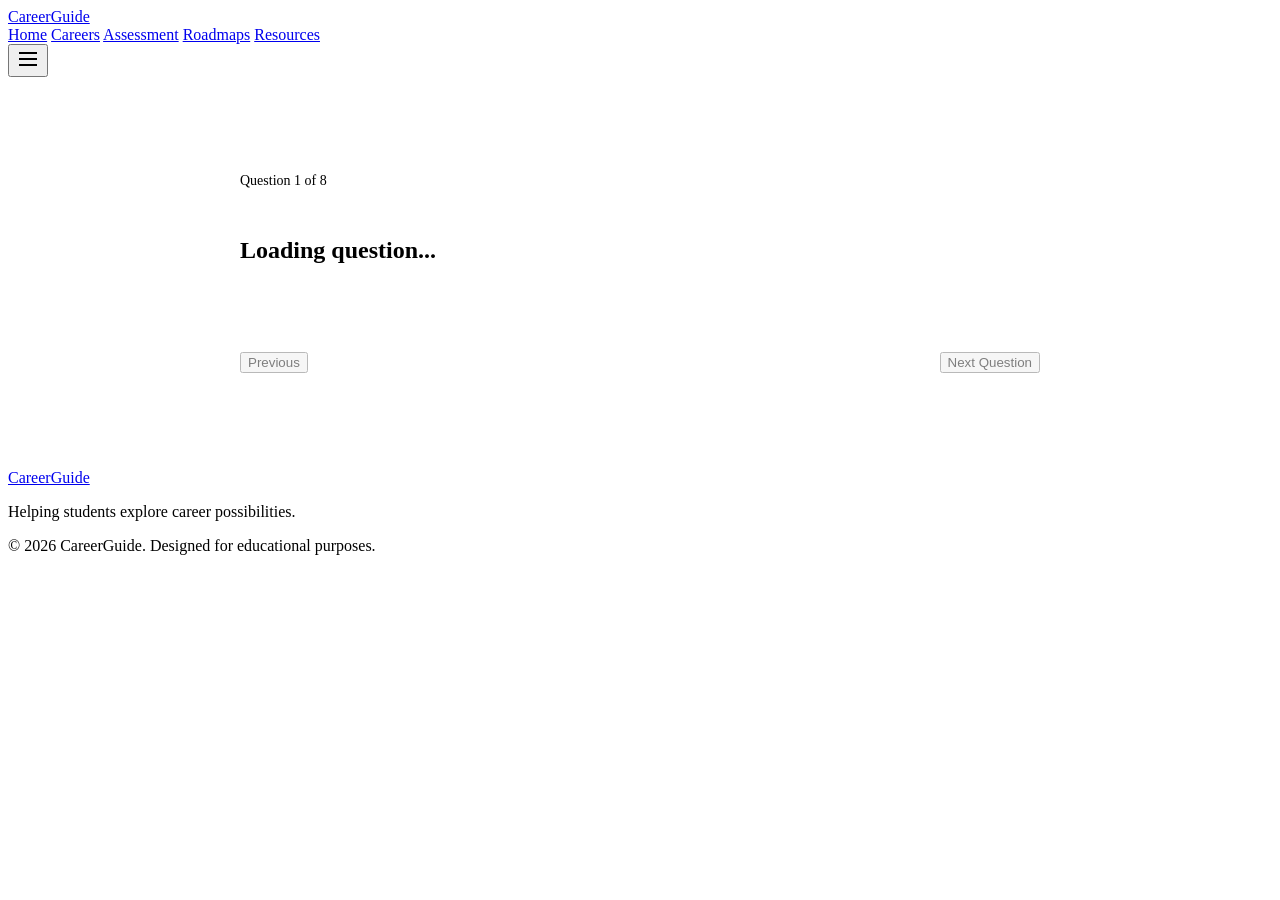
==== assessment.html @ 96481955 "Add files via upload" ====
<!DOCTYPE html>
<html lang="en">
<head>
    <meta charset="UTF-8">
    <meta name="viewport" content="width=device-width, initial-scale=1.0">
    <title>Career Assessment | CareerGuide</title>
    <link href="https://fonts.googleapis.com/css2?family=Inter:wght@400;500;600;700&display=swap" rel="stylesheet">
    <link rel="stylesheet" href="css/style.css">
    <style>
        .assessment-container { max-width: 800px; margin: 4rem auto; padding: 2rem; background: var(--bg-white); border-radius: var(--radius); border: 1px solid var(--border); box-shadow: var(--shadow-sm); }
        .progress-container { margin-bottom: 2rem; }
        .progress-text { font-size: 0.875rem; color: var(--text-muted); margin-bottom: 0.5rem; font-weight: 500; }
        .progress-bar-bg { width: 100%; height: 8px; background: var(--bg-light); border-radius: 99px; overflow: hidden; }
        .progress-bar-fill { height: 100%; background: var(--accent); transition: width 0.3s ease; }
        
        .question-title { font-size: 1.5rem; margin-bottom: 1.5rem; color: var(--primary); }
        .options-grid { display: grid; gap: 1rem; margin-bottom: 2rem; }
        .option-label { 
            display: flex; align-items: center; padding: 1rem; border: 1px solid var(--border); 
            border-radius: var(--radius); cursor: pointer; transition: var(--transition); background: var(--bg-light); 
        }
        .option-label:hover { border-color: var(--accent); background: white; }
        .option-input { margin-right: 1rem; accent-color: var(--accent); width: 1.25rem; height: 1.25rem; }
        .option-label.selected { border-color: var(--accent); background: rgba(79, 70, 229, 0.05); }
        
        .assessment-footer { display: flex; justify-content: space-between; margin-top: 2rem; padding-top: 2rem; border-top: 1px solid var(--border); }
        .btn-disabled { opacity: 0.5; cursor: not-allowed; pointer-events: none; }
        
        /* Results View */
        .results-header { text-align: center; margin-bottom: 3rem; }
        .match-card { display: flex; flex-direction: column; padding: 1.5rem; border: 1px solid var(--border); border-radius: var(--radius); margin-bottom: 1.5rem; background: var(--bg-white); }
        .match-header { display: flex; justify-content: space-between; align-items: flex-end; margin-bottom: 1rem; }
        .match-title { font-size: 1.25rem; font-weight: 600; color: var(--primary); }
        .match-score { font-size: 1.5rem; font-weight: 700; color: var(--accent); }
        .match-bar-bg { width: 100%; height: 6px; background: var(--bg-light); border-radius: 99px; margin-bottom: 1rem; }
        .match-bar-fill { height: 100%; background: var(--accent); border-radius: 99px; }
        
        .disclaimer { text-align: center; padding: 1.5rem; background: var(--bg-light); border-radius: var(--radius); margin-top: 3rem; font-size: 0.875rem; color: var(--text-muted); }
    </style>
</head>
<body>
    <nav class="navbar">
        <div class="nav-container">
            <a href="index.html" class="logo">CareerGuide</a>
            <div class="nav-links">
                <a href="index.html">Home</a>
                <a href="careers.html">Careers</a>
                <a href="assessment.html" class="active">Assessment</a>
                <a href="roadmaps.html">Roadmaps</a>
                <a href="resources.html">Resources</a>
            </div>
            <button class="mobile-menu-btn" aria-label="Toggle Menu">
                <svg width="24" height="24" viewBox="0 0 24 24" fill="none" stroke="currentColor" stroke-width="2"><path d="M3 12h18M3 6h18M3 18h18"/></svg>
            </button>
        </div>
    </nav>

    <div class="container">
        <!-- Assessment Quiz View -->
        <div id="assessment-view" class="assessment-container">
            <div class="progress-container">
                <div class="progress-text" id="progress-text">Question 1 of 8</div>
                <div class="progress-bar-bg">
                    <div class="progress-bar-fill" id="progress-fill" style="width: 12.5%;"></div>
                </div>
            </div>

            <div id="question-container">
                <h2 class="question-title" id="question-title">Loading question...</h2>
                <div class="options-grid" id="options-container">
                    <!-- Options injected by JS -->
                </div>
            </div>

            <div class="assessment-footer">
                <button id="prev-btn" class="btn btn-secondary btn-disabled">Previous</button>
                <button id="next-btn" class="btn btn-primary btn-disabled">Next Question</button>
            </div>
        </div>

        <!-- Results View -->
        <div id="results-view" class="assessment-container" style="display: none; box-shadow: none; border: none; background: transparent; padding: 0;">
            <div class="results-header">
                <h1 style="font-size: 2.5rem; margin-bottom: 0.5rem;">Your Career Matches</h1>
                <p style="font-size: 1.125rem;">Based on your responses, here are some career paths you may want to explore.</p>
            </div>
            
            <div id="matches-container">
                <!-- Matches injected by JS -->
            </div>

            <div class="disclaimer">
                <strong>Remember:</strong> This assessment is a starting point for exploration, not a definitive career decision. Your interests and skills can adapt to many different paths over time.
            </div>

            <div style="text-align: center; margin-top: 2rem; display: flex; gap: 1rem; justify-content: center;">
                <a href="careers.html" class="btn btn-primary">Explore All Careers</a>
                <button id="retake-btn" class="btn btn-secondary">Retake Assessment</button>
            </div>
        </div>
    </div>

    <footer>
        <div class="container">
            <a href="index.html" class="footer-logo">CareerGuide</a>
            <p>Helping students explore career possibilities.</p>
            <p class="footer-copy" style="margin-top: 1rem;">© 2026 CareerGuide. Designed for educational purposes.</p>
        </div>
    </footer>

    <script src="js/data.js"></script>
    <script src="js/main.js"></script>
    <script src="js/assessment.js"></script>
</body>
</html>
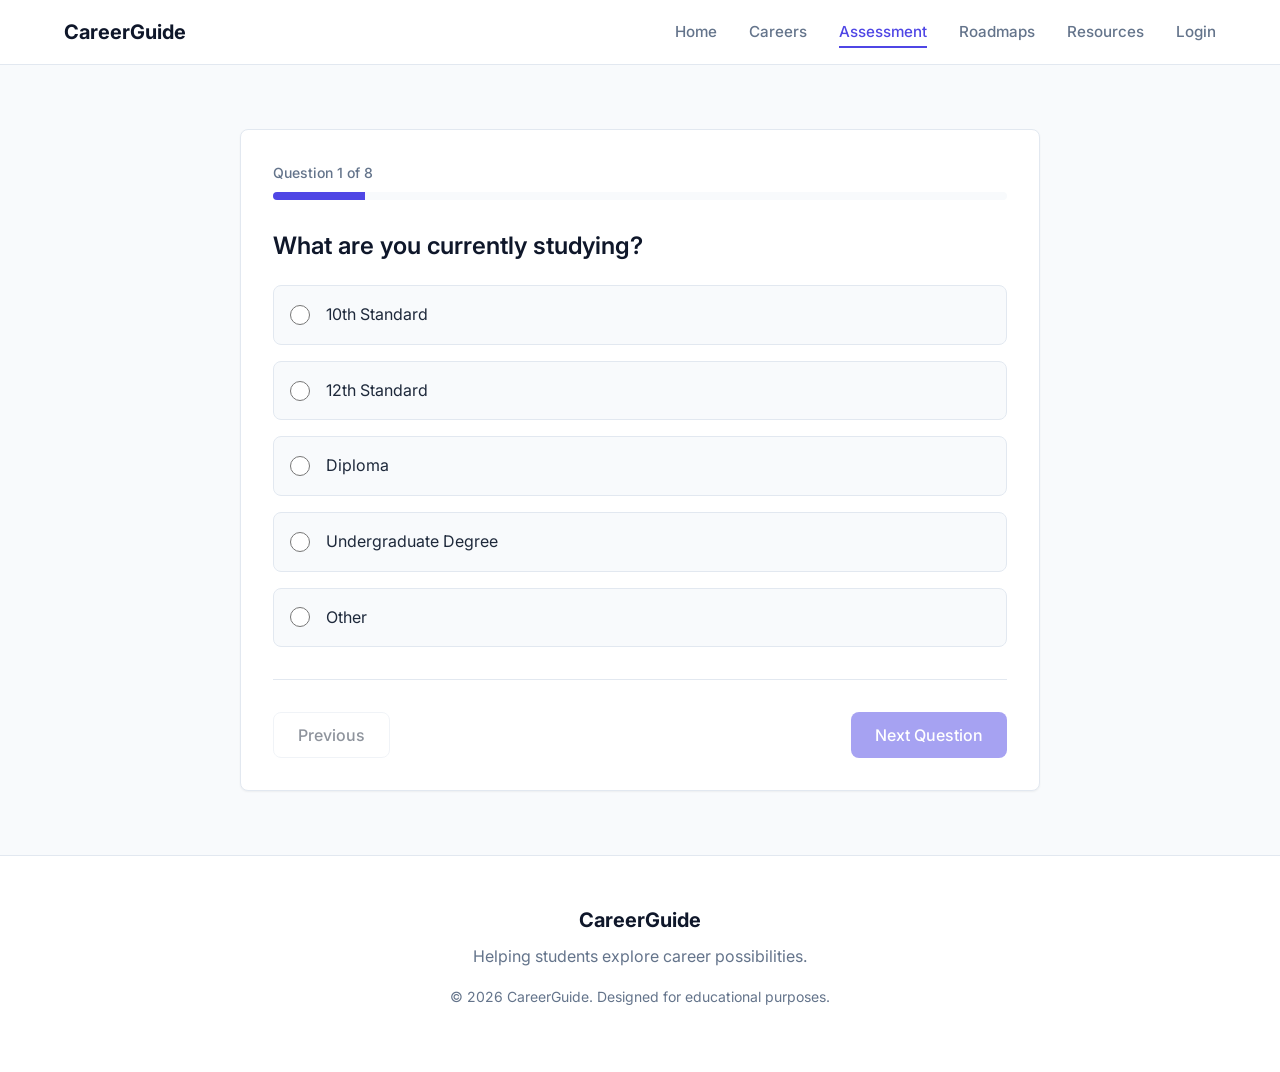
==== commit 35270017: "Integrate login and registration system" ====
--- a/assessment.html
+++ b/assessment.html
@@ -48,6 +48,7 @@
                 <a href="assessment.html" class="active">Assessment</a>
                 <a href="roadmaps.html">Roadmaps</a>
                 <a href="resources.html">Resources</a>
+                <a href="login.html">Login</a>
             </div>
             <button class="mobile-menu-btn" aria-label="Toggle Menu">
                 <svg width="24" height="24" viewBox="0 0 24 24" fill="none" stroke="currentColor" stroke-width="2"><path d="M3 12h18M3 6h18M3 18h18"/></svg>
--- a/css/style.css
+++ b/css/style.css
@@ -0,0 +1,187 @@
+/* css/style.css */
+:root {
+    --primary: #0f172a;
+    --text-main: #1e293b;
+    --text-muted: #64748b;
+    --accent: #4f46e5;
+    --accent-hover: #4338ca;
+    --bg-light: #f8fafc;
+    --bg-white: #ffffff;
+    --border: #e2e8f0;
+    --shadow-sm: 0 1px 2px 0 rgb(0 0 0 / 0.05);
+    --shadow-md: 0 4px 6px -1px rgb(0 0 0 / 0.1), 0 2px 4px -2px rgb(0 0 0 / 0.1);
+    --radius: 8px;
+    --transition: all 0.2s cubic-bezier(0.4, 0, 0.2, 1);
+}
+
+* { margin: 0; padding: 0; box-sizing: border-box; }
+body {
+    font-family: 'Inter', sans-serif;
+    color: var(--text-main);
+    background-color: var(--bg-light);
+    line-height: 1.6;
+    opacity: 0;
+    animation: fadeInPage 0.4s ease-out forwards;
+}
+
+@keyframes fadeInPage {
+    from { opacity: 0; }
+    to { opacity: 1; }
+}
+
+a { text-decoration: none; color: inherit; }
+ul { list-style: none; }
+img { max-width: 100%; height: auto; display: block; }
+
+/* Typography */
+h1, h2, h3, h4, h5, h6 { color: var(--primary); font-weight: 600; line-height: 1.2; }
+h1 { font-size: 2.5rem; letter-spacing: -0.02em; }
+h2 { font-size: 2rem; margin-bottom: 1rem; }
+h3 { font-size: 1.25rem; margin-bottom: 0.5rem; }
+p { color: var(--text-muted); margin-bottom: 1rem; }
+
+/* Buttons */
+.btn {
+    display: inline-flex; align-items: center; justify-content: center;
+    padding: 0.75rem 1.5rem; border-radius: var(--radius);
+    font-weight: 500; transition: var(--transition);
+    cursor: pointer; border: none; font-size: 1rem; font-family: inherit;
+}
+.btn:active { transform: scale(0.97); }
+.btn-primary { background: var(--accent); color: white; }
+.btn-primary:hover { background: var(--accent-hover); box-shadow: 0 4px 12px rgba(79, 70, 229, 0.2); }
+.btn-secondary { background: white; color: var(--text-main); border: 1px solid var(--border); }
+.btn-secondary:hover { border-color: var(--text-muted); box-shadow: var(--shadow-sm); }
+
+/* Layout & Containers */
+.container { max-width: 1200px; margin: 0 auto; padding: 0 1.5rem; }
+section { padding: 5rem 0; }
+.section-header { text-align: center; margin-bottom: 3rem; max-width: 600px; margin-inline: auto; }
+
+/* Navbar */
+.navbar {
+    background: var(--bg-white); border-bottom: 1px solid var(--border);
+    position: sticky; top: 0; z-index: 100; padding: 1rem 0;
+}
+.nav-container {
+    display: flex; justify-content: space-between; align-items: center;
+    max-width: 1200px; margin: 0 auto; padding: 0 1.5rem;
+}
+.logo { font-size: 1.25rem; font-weight: 700; color: var(--primary); transition: var(--transition); }
+.logo:hover { opacity: 0.8; }
+.nav-links { display: flex; gap: 2rem; align-items: center; }
+.nav-links a { position: relative; color: var(--text-muted); font-weight: 500; transition: color 0.2s ease; font-size: 0.95rem; }
+.nav-links a:hover, .nav-links a.active { color: var(--accent); }
+.nav-links a::after {
+    content: ''; position: absolute; width: 100%; height: 2px; bottom: -4px; left: 0;
+    background-color: var(--accent); transform: scaleX(0); transform-origin: right; transition: transform 0.3s ease;
+}
+.nav-links a:hover::after, .nav-links a.active::after {
+    transform: scaleX(1); transform-origin: left;
+}
+.mobile-menu-btn { display: none; background: none; border: none; cursor: pointer; color: var(--primary); padding: 0.5rem; }
+
+/* Hero Section */
+.hero { text-align: center; padding: 6rem 0 4rem; background: var(--bg-white); border-bottom: 1px solid var(--border); }
+.hero h1 { margin-bottom: 1.5rem; max-width: 800px; margin-inline: auto; }
+.hero p { font-size: 1.125rem; max-width: 600px; margin-inline: auto; margin-bottom: 2rem; }
+.hero-btns { display: flex; gap: 1rem; justify-content: center; }
+
+/* Grid System */
+.grid { display: grid; gap: 2rem; }
+.grid-2 { grid-template-columns: repeat(2, 1fr); }
+.grid-3 { grid-template-columns: repeat(3, 1fr); }
+.grid-4 { grid-template-columns: repeat(4, 1fr); }
+
+/* Generic Cards */
+.card {
+    background: var(--bg-white); padding: 1.5rem; border-radius: var(--radius);
+    border: 1px solid var(--border); transition: transform 0.25s ease-out, box-shadow 0.25s ease-out, border-color 0.2s ease-out;
+    display: flex; flex-direction: column;
+}
+.card:hover { 
+    transform: translateY(-4px); 
+    box-shadow: 0 10px 20px -5px rgba(0, 0, 0, 0.05), 0 8px 10px -6px rgba(0, 0, 0, 0.01); 
+    border-color: var(--border); 
+}
+.card-icon { 
+    width: 48px; height: 48px; background: var(--bg-light); border-radius: var(--radius); 
+    display: flex; align-items: center; justify-content: center; margin-bottom: 1rem; color: var(--accent); 
+    transition: transform 0.3s ease;
+}
+.card:hover .card-icon { transform: scale(1.05); }
+.card-title { margin-bottom: 0.5rem; }
+.tag { 
+    display: inline-block; padding: 0.25rem 0.75rem; background: var(--bg-light); 
+    color: var(--text-muted); font-size: 0.8rem; font-weight: 500; border-radius: 99px; margin-bottom: 1rem; 
+}
+.card-link { color: var(--accent); font-weight: 500; font-size: 0.875rem; display: inline-flex; align-items: center; gap: 0.5rem; margin-top: auto; padding-top: 1rem; transition: var(--transition); }
+.card-link:hover { color: var(--accent-hover); gap: 0.75rem; }
+
+/* Steps (How it works) */
+.steps-container { margin-top: 2rem; }
+.step { padding: 2rem; background: var(--bg-white); border: 1px solid var(--border); border-radius: var(--radius); text-align: left; transition: transform 0.3s ease, box-shadow 0.3s ease; }
+.step:hover { transform: translateY(-2px); box-shadow: var(--shadow-sm); }
+.step-num { font-size: 2rem; font-weight: 700; color: var(--border); margin-bottom: 1rem; display: block; }
+
+/* CTA Section */
+.cta-section { background: var(--primary); color: white; text-align: center; border-radius: var(--radius); padding: 4rem 2rem; margin: 2rem 0; }
+.cta-section h2 { color: white; }
+.cta-section p { color: #94a3b8; max-width: 500px; margin-inline: auto; margin-bottom: 2rem; }
+
+/* Footer */
+footer { background: var(--bg-white); border-top: 1px solid var(--border); padding: 3rem 0; text-align: center; }
+.footer-logo { font-size: 1.25rem; font-weight: 700; color: var(--primary); margin-bottom: 0.5rem; display: block; }
+.footer-links { display: flex; justify-content: center; gap: 2rem; margin: 2rem 0; flex-wrap: wrap; }
+.footer-links a { color: var(--text-muted); transition: color 0.2s ease; }
+.footer-links a:hover { color: var(--accent); }
+.footer-copy { color: var(--text-muted); font-size: 0.875rem; }
+
+/* Scroll Animation Utilities */
+.animate-on-scroll {
+    opacity: 0;
+    transform: translateY(15px);
+    transition: opacity 0.5s ease-out, transform 0.5s ease-out;
+}
+.animate-on-scroll.is-visible {
+    opacity: 1;
+    transform: translateY(0);
+}
+
+/* Assessment Specific Animations */
+.progress-bar-fill { transition: width 0.4s cubic-bezier(0.4, 0, 0.2, 1); }
+.match-bar-fill { transition: width 1s cubic-bezier(0.1, 0.7, 0.1, 1); }
+.option-label { transition: all 0.2s ease; }
+.option-label:active { transform: scale(0.99); }
+#question-container { transition: opacity 0.25s ease-out, transform 0.25s ease-out; }
+#matches-container { transition: opacity 0.3s ease-out; }
+
+/* Responsive Adjustments */
+@media (max-width: 768px) {
+    .nav-links {
+        display: none; flex-direction: column; position: absolute;
+        top: 100%; left: 0; right: 0; background: var(--bg-white);
+        padding: 1.5rem; border-bottom: 1px solid var(--border); box-shadow: var(--shadow-sm); gap: 1rem;
+    }
+    .nav-links.active { display: flex; }
+    .nav-cta.desktop-only { display: none; }
+    .mobile-menu-btn { display: block; }
+    .grid-2, .grid-3, .grid-4 { grid-template-columns: 1fr; }
+    h1 { font-size: 2rem; }
+    .hero-btns { flex-direction: column; }
+    .section-header { margin-bottom: 2rem; }
+}
+
+/* Accessibility */
+@media (prefers-reduced-motion: reduce) {
+    *, ::before, ::after {
+        animation-duration: 0.01ms !important;
+        animation-iteration-count: 1 !important;
+        transition-duration: 0.01ms !important;
+        scroll-behavior: auto !important;
+    }
+    body { opacity: 1; animation: none; }
+    .animate-on-scroll { opacity: 1; transform: none; transition: none; }
+    .nav-links a::after { display: none; }
+    .card:hover { transform: none; }
+}
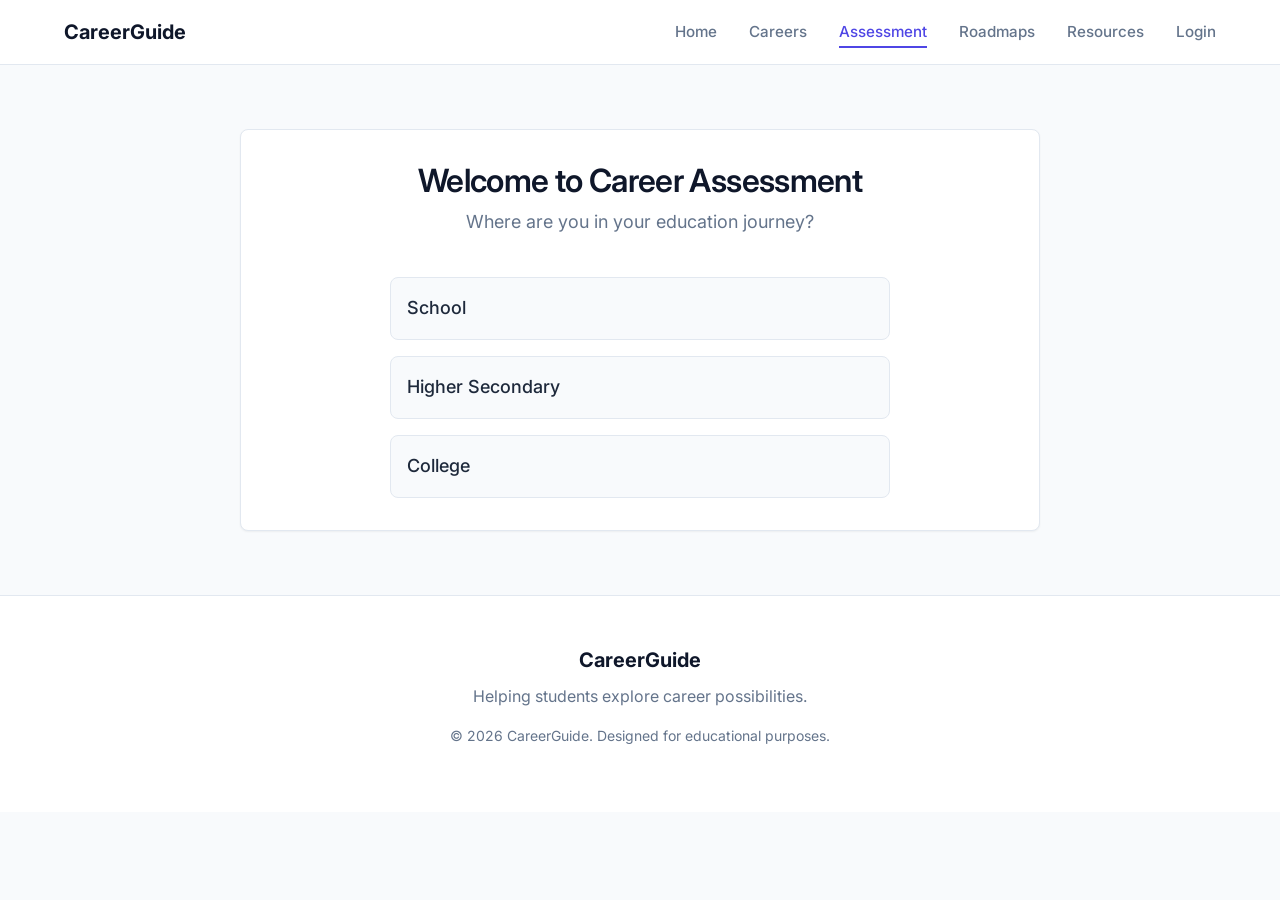
==== commit 2d825ed2: "Enhance career assessment with education stage" ====
--- a/assessment.html
+++ b/assessment.html
@@ -57,8 +57,26 @@
     </nav>
 
     <div class="container">
+        <!-- Stage Selection View -->
+        <div id="stage-view" class="assessment-container" style="text-align: center;">
+            <h1 style="font-size: 2rem; margin-bottom: 0.5rem; color: var(--primary);">Welcome to Career Assessment</h1>
+            <p style="font-size: 1.125rem; color: var(--text-muted); margin-bottom: 2.5rem;">Where are you in your education journey?</p>
+            
+            <div class="options-grid" style="text-align: left; max-width: 500px; margin: 0 auto;">
+                <div class="option-label stage-card" data-stage="school">
+                    <span style="font-size: 1.125rem; font-weight: 500;">School</span>
+                </div>
+                <div class="option-label stage-card" data-stage="higher_secondary">
+                    <span style="font-size: 1.125rem; font-weight: 500;">Higher Secondary</span>
+                </div>
+                <div class="option-label stage-card" data-stage="college">
+                    <span style="font-size: 1.125rem; font-weight: 500;">College</span>
+                </div>
+            </div>
+        </div>
+
         <!-- Assessment Quiz View -->
-        <div id="assessment-view" class="assessment-container">
+        <div id="assessment-view" class="assessment-container" style="display: none;">
             <div class="progress-container">
                 <div class="progress-text" id="progress-text">Question 1 of 8</div>
                 <div class="progress-bar-bg">
@@ -82,9 +100,24 @@
         <!-- Results View -->
         <div id="results-view" class="assessment-container" style="display: none; box-shadow: none; border: none; background: transparent; padding: 0;">
             <div class="results-header">
-                <h1 style="font-size: 2.5rem; margin-bottom: 0.5rem;">Your Career Matches</h1>
-                <p style="font-size: 1.125rem;">Based on your responses, here are some career paths you may want to explore.</p>
+                <h1 style="font-size: 2.5rem; margin-bottom: 0.5rem;">Your Career Path Suggestions</h1>
+                <p style="font-size: 1.125rem;">Based on your responses, these career paths may be worth exploring.</p>
             </div>
+            
+            <div id="profile-summary" style="display: none; background: var(--bg-light); border-radius: var(--radius); padding: 1.5rem; margin-bottom: 2rem; border: 1px solid var(--border);">
+                <!-- Profile injected by JS -->
+            </div>
+            
+            <style>
+                .profile-row { display: flex; justify-content: space-between; margin-bottom: 0.75rem; padding-bottom: 0.75rem; border-bottom: 1px solid var(--border); }
+                .profile-row:last-child { border-bottom: none; margin-bottom: 0; padding-bottom: 0; }
+                .profile-label { font-weight: 500; color: var(--text-muted); font-size: 0.875rem; }
+                .profile-value { font-weight: 600; color: var(--primary); text-align: right; max-width: 60%; font-size: 0.95rem; }
+                @media (max-width: 600px) {
+                    .profile-row { flex-direction: column; gap: 0.25rem; }
+                    .profile-value { text-align: left; max-width: 100%; }
+                }
+            </style>
             
             <div id="matches-container">
                 <!-- Matches injected by JS -->
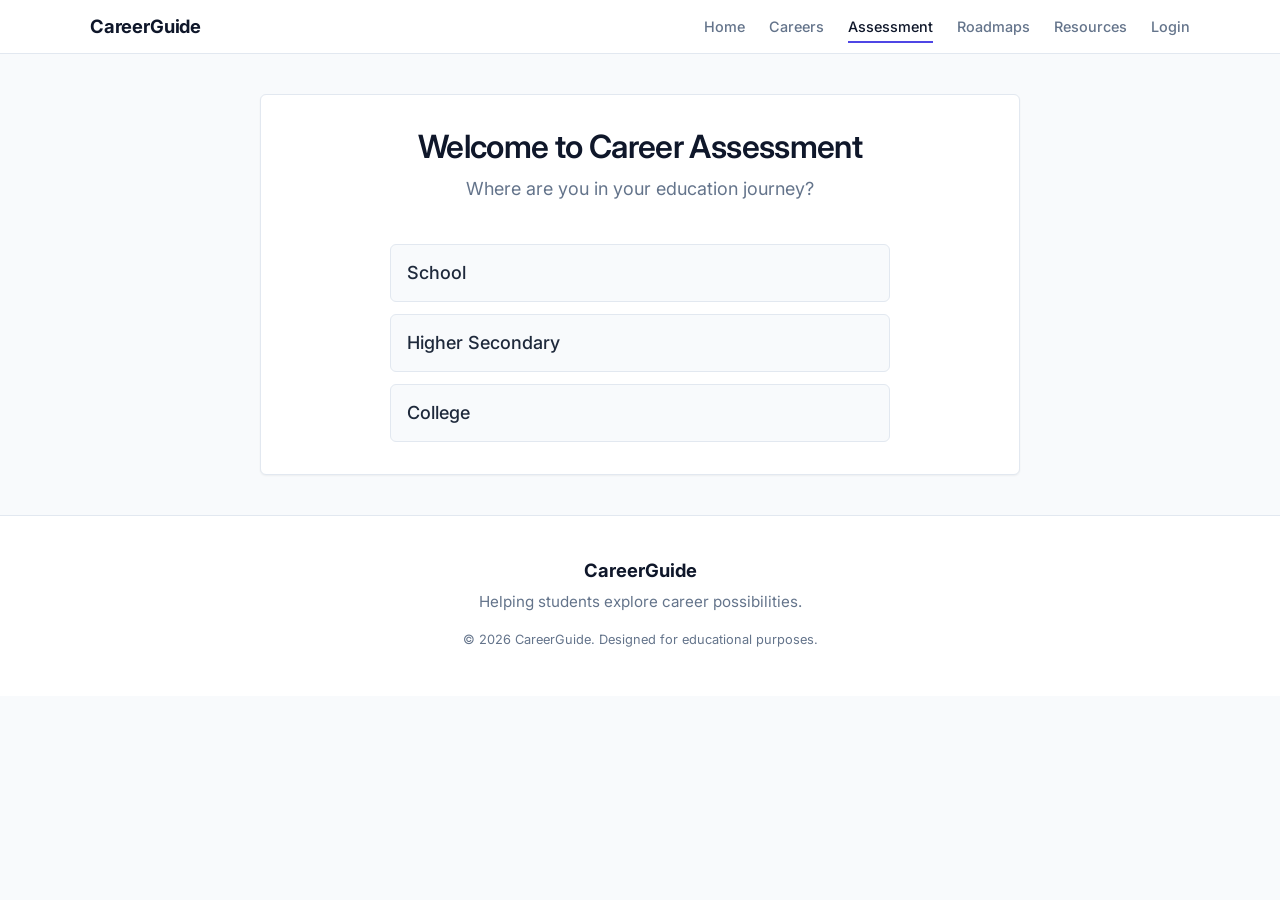
==== commit 70277b05: "final" ====
--- a/assessment.html
+++ b/assessment.html
@@ -7,35 +7,37 @@
     <link href="https://fonts.googleapis.com/css2?family=Inter:wght@400;500;600;700&display=swap" rel="stylesheet">
     <link rel="stylesheet" href="css/style.css">
     <style>
-        .assessment-container { max-width: 800px; margin: 4rem auto; padding: 2rem; background: var(--bg-white); border-radius: var(--radius); border: 1px solid var(--border); box-shadow: var(--shadow-sm); }
-        .progress-container { margin-bottom: 2rem; }
-        .progress-text { font-size: 0.875rem; color: var(--text-muted); margin-bottom: 0.5rem; font-weight: 500; }
-        .progress-bar-bg { width: 100%; height: 8px; background: var(--bg-light); border-radius: 99px; overflow: hidden; }
-        .progress-bar-fill { height: 100%; background: var(--accent); transition: width 0.3s ease; }
+        .assessment-container { max-width: 760px; margin: 2.5rem auto; padding: 2rem; background: var(--bg-white); border-radius: var(--radius); border: 1px solid var(--border); box-shadow: var(--shadow-sm); }
+        .progress-container { margin-bottom: 1.5rem; }
+        .progress-text { font-size: 0.85rem; color: var(--text-muted); margin-bottom: 0.4rem; font-weight: 500; }
+        .progress-bar-bg { width: 100%; height: 6px; background: var(--border); border-radius: 4px; overflow: hidden; }
+        .progress-bar-fill { height: 100%; background: var(--accent); }
         
-        .question-title { font-size: 1.5rem; margin-bottom: 1.5rem; color: var(--primary); }
-        .options-grid { display: grid; gap: 1rem; margin-bottom: 2rem; }
+        .question-title { font-size: 1.35rem; margin-bottom: 1.25rem; color: var(--primary); }
+        .options-grid { display: grid; gap: 0.75rem; margin-bottom: 1.5rem; }
         .option-label { 
-            display: flex; align-items: center; padding: 1rem; border: 1px solid var(--border); 
-            border-radius: var(--radius); cursor: pointer; transition: var(--transition); background: var(--bg-light); 
+            display: flex; align-items: center; padding: 0.85rem 1rem; border: 1px solid var(--border); 
+            border-radius: var(--radius); cursor: pointer; background: var(--bg-light); font-size: 0.95rem;
         }
-        .option-label:hover { border-color: var(--accent); background: white; }
-        .option-input { margin-right: 1rem; accent-color: var(--accent); width: 1.25rem; height: 1.25rem; }
-        .option-label.selected { border-color: var(--accent); background: rgba(79, 70, 229, 0.05); }
+        .option-label:hover { border-color: var(--border-hover); background: white; }
+        .option-input { margin-right: 0.85rem; accent-color: var(--accent); width: 1.15rem; height: 1.15rem; }
+        .option-label.selected { border-color: var(--accent); background: #f5f3ff; color: var(--primary); font-weight: 500; }
         
-        .assessment-footer { display: flex; justify-content: space-between; margin-top: 2rem; padding-top: 2rem; border-top: 1px solid var(--border); }
+        .assessment-footer { display: flex; justify-content: space-between; margin-top: 1.5rem; padding-top: 1.25rem; border-top: 1px solid var(--border); }
         .btn-disabled { opacity: 0.5; cursor: not-allowed; pointer-events: none; }
         
         /* Results View */
-        .results-header { text-align: center; margin-bottom: 3rem; }
-        .match-card { display: flex; flex-direction: column; padding: 1.5rem; border: 1px solid var(--border); border-radius: var(--radius); margin-bottom: 1.5rem; background: var(--bg-white); }
-        .match-header { display: flex; justify-content: space-between; align-items: flex-end; margin-bottom: 1rem; }
-        .match-title { font-size: 1.25rem; font-weight: 600; color: var(--primary); }
-        .match-score { font-size: 1.5rem; font-weight: 700; color: var(--accent); }
-        .match-bar-bg { width: 100%; height: 6px; background: var(--bg-light); border-radius: 99px; margin-bottom: 1rem; }
-        .match-bar-fill { height: 100%; background: var(--accent); border-radius: 99px; }
+        .results-header { text-align: center; margin-bottom: 2rem; }
+        .results-header h1 { font-size: 2rem; margin-bottom: 0.4rem; }
+        .results-header p { font-size: 1rem; }
+        .match-card { display: flex; flex-direction: column; padding: 1.35rem; border: 1px solid var(--border); border-radius: var(--radius); margin-bottom: 1.25rem; background: var(--bg-white); }
+        .match-header { display: flex; justify-content: space-between; align-items: flex-end; margin-bottom: 0.75rem; }
+        .match-title { font-size: 1.2rem; font-weight: 600; color: var(--primary); }
+        .match-score { font-size: 1.25rem; font-weight: 700; color: var(--accent); }
+        .match-bar-bg { width: 100%; height: 6px; background: var(--border); border-radius: 4px; margin-bottom: 0.75rem; overflow: hidden; }
+        .match-bar-fill { height: 100%; background: var(--accent); border-radius: 4px; }
         
-        .disclaimer { text-align: center; padding: 1.5rem; background: var(--bg-light); border-radius: var(--radius); margin-top: 3rem; font-size: 0.875rem; color: var(--text-muted); }
+        .disclaimer { text-align: center; padding: 1.25rem; background: var(--bg-light); border: 1px solid var(--border); border-radius: var(--radius); margin-top: 2rem; font-size: 0.85rem; color: var(--text-muted); }
     </style>
 </head>
 <body>
--- a/css/style.css
+++ b/css/style.css
@@ -8,10 +8,14 @@
     --bg-light: #f8fafc;
     --bg-white: #ffffff;
     --border: #e2e8f0;
+    --border-hover: #cbd5e1;
     --shadow-sm: 0 1px 2px 0 rgb(0 0 0 / 0.05);
-    --shadow-md: 0 4px 6px -1px rgb(0 0 0 / 0.1), 0 2px 4px -2px rgb(0 0 0 / 0.1);
-    --radius: 8px;
-    --transition: all 0.2s cubic-bezier(0.4, 0, 0.2, 1);
+    --radius: 6px;
+    --transition: none;
+}
+
+html {
+    scroll-behavior: auto;
 }
 
 * { margin: 0; padding: 0; box-sizing: border-box; }
@@ -20,13 +24,7 @@
     color: var(--text-main);
     background-color: var(--bg-light);
     line-height: 1.6;
-    opacity: 0;
-    animation: fadeInPage 0.4s ease-out forwards;
-}
-
-@keyframes fadeInPage {
-    from { opacity: 0; }
-    to { opacity: 1; }
+    opacity: 1;
 }
 
 a { text-decoration: none; color: inherit; }
@@ -34,142 +32,149 @@
 img { max-width: 100%; height: auto; display: block; }
 
 /* Typography */
-h1, h2, h3, h4, h5, h6 { color: var(--primary); font-weight: 600; line-height: 1.2; }
-h1 { font-size: 2.5rem; letter-spacing: -0.02em; }
-h2 { font-size: 2rem; margin-bottom: 1rem; }
-h3 { font-size: 1.25rem; margin-bottom: 0.5rem; }
-p { color: var(--text-muted); margin-bottom: 1rem; }
+h1, h2, h3, h4, h5, h6 { color: var(--primary); font-weight: 600; line-height: 1.25; }
+h1 { font-size: 2.15rem; letter-spacing: -0.02em; }
+h2 { font-size: 1.65rem; margin-bottom: 0.75rem; }
+h3 { font-size: 1.15rem; margin-bottom: 0.35rem; }
+p { color: var(--text-muted); margin-bottom: 0.85rem; font-size: 0.95rem; }
 
 /* Buttons */
 .btn {
     display: inline-flex; align-items: center; justify-content: center;
-    padding: 0.75rem 1.5rem; border-radius: var(--radius);
-    font-weight: 500; transition: var(--transition);
-    cursor: pointer; border: none; font-size: 1rem; font-family: inherit;
+    padding: 0.6rem 1.25rem; border-radius: var(--radius);
+    font-weight: 500; font-size: 0.95rem; font-family: inherit;
+    cursor: pointer; border: 1px solid transparent; line-height: 1.4;
 }
-.btn:active { transform: scale(0.97); }
 .btn-primary { background: var(--accent); color: white; }
-.btn-primary:hover { background: var(--accent-hover); box-shadow: 0 4px 12px rgba(79, 70, 229, 0.2); }
+.btn-primary:hover { background: var(--accent-hover); }
 .btn-secondary { background: white; color: var(--text-main); border: 1px solid var(--border); }
-.btn-secondary:hover { border-color: var(--text-muted); box-shadow: var(--shadow-sm); }
+.btn-secondary:hover { border-color: var(--border-hover); background: var(--bg-light); }
+.nav-cta { padding: 0.45rem 1rem; font-size: 0.85rem; }
 
 /* Layout & Containers */
-.container { max-width: 1200px; margin: 0 auto; padding: 0 1.5rem; }
-section { padding: 5rem 0; }
-.section-header { text-align: center; margin-bottom: 3rem; max-width: 600px; margin-inline: auto; }
+.container { max-width: 1140px; margin: 0 auto; padding: 0 1.25rem; }
+section { padding: 3.5rem 0; }
+.section-header { text-align: center; margin-bottom: 2rem; max-width: 580px; margin-inline: auto; }
+.section-header h2 { margin-bottom: 0.5rem; }
+.section-header p { font-size: 0.95rem; margin-bottom: 0; }
 
 /* Navbar */
 .navbar {
     background: var(--bg-white); border-bottom: 1px solid var(--border);
-    position: sticky; top: 0; z-index: 100; padding: 1rem 0;
+    position: sticky; top: 0; z-index: 100; padding: 0.75rem 0;
 }
 .nav-container {
     display: flex; justify-content: space-between; align-items: center;
-    max-width: 1200px; margin: 0 auto; padding: 0 1.5rem;
+    max-width: 1140px; margin: 0 auto; padding: 0 1.25rem;
 }
-.logo { font-size: 1.25rem; font-weight: 700; color: var(--primary); transition: var(--transition); }
-.logo:hover { opacity: 0.8; }
-.nav-links { display: flex; gap: 2rem; align-items: center; }
-.nav-links a { position: relative; color: var(--text-muted); font-weight: 500; transition: color 0.2s ease; font-size: 0.95rem; }
-.nav-links a:hover, .nav-links a.active { color: var(--accent); }
+.logo { font-size: 1.15rem; font-weight: 700; color: var(--primary); letter-spacing: -0.01em; }
+.logo:hover { color: var(--accent); }
+.nav-links { display: flex; gap: 1.5rem; align-items: center; }
+.nav-links a { position: relative; color: var(--text-muted); font-weight: 500; font-size: 0.9rem; padding: 0.2rem 0; }
+.nav-links a:hover, .nav-links a.active { color: var(--primary); }
 .nav-links a::after {
-    content: ''; position: absolute; width: 100%; height: 2px; bottom: -4px; left: 0;
-    background-color: var(--accent); transform: scaleX(0); transform-origin: right; transition: transform 0.3s ease;
+    content: ''; position: absolute; width: 100%; height: 2px; bottom: -2px; left: 0;
+    background-color: var(--accent); display: none;
 }
 .nav-links a:hover::after, .nav-links a.active::after {
-    transform: scaleX(1); transform-origin: left;
+    display: block;
 }
-.mobile-menu-btn { display: none; background: none; border: none; cursor: pointer; color: var(--primary); padding: 0.5rem; }
+.mobile-menu-btn { display: none; background: none; border: none; cursor: pointer; color: var(--primary); padding: 0.4rem; }
 
 /* Hero Section */
-.hero { text-align: center; padding: 6rem 0 4rem; background: var(--bg-white); border-bottom: 1px solid var(--border); }
-.hero h1 { margin-bottom: 1.5rem; max-width: 800px; margin-inline: auto; }
-.hero p { font-size: 1.125rem; max-width: 600px; margin-inline: auto; margin-bottom: 2rem; }
-.hero-btns { display: flex; gap: 1rem; justify-content: center; }
+.hero { text-align: center; padding: 3.5rem 0 2.5rem; background: var(--bg-white); border-bottom: 1px solid var(--border); }
+.hero h1 { margin-bottom: 1rem; max-width: 720px; margin-inline: auto; }
+.hero p { font-size: 1.05rem; max-width: 580px; margin-inline: auto; margin-bottom: 1.75rem; }
+.hero-btns { display: flex; gap: 0.75rem; justify-content: center; }
 
 /* Grid System */
-.grid { display: grid; gap: 2rem; }
+.grid { display: grid; gap: 1.5rem; }
 .grid-2 { grid-template-columns: repeat(2, 1fr); }
 .grid-3 { grid-template-columns: repeat(3, 1fr); }
 .grid-4 { grid-template-columns: repeat(4, 1fr); }
 
 /* Generic Cards */
 .card {
-    background: var(--bg-white); padding: 1.5rem; border-radius: var(--radius);
-    border: 1px solid var(--border); transition: transform 0.25s ease-out, box-shadow 0.25s ease-out, border-color 0.2s ease-out;
+    background: var(--bg-white); padding: 1.35rem; border-radius: var(--radius);
+    border: 1px solid var(--border);
     display: flex; flex-direction: column;
 }
 .card:hover { 
-    transform: translateY(-4px); 
-    box-shadow: 0 10px 20px -5px rgba(0, 0, 0, 0.05), 0 8px 10px -6px rgba(0, 0, 0, 0.01); 
-    border-color: var(--border); 
+    border-color: var(--border-hover);
+    box-shadow: var(--shadow-sm);
 }
 .card-icon { 
-    width: 48px; height: 48px; background: var(--bg-light); border-radius: var(--radius); 
-    display: flex; align-items: center; justify-content: center; margin-bottom: 1rem; color: var(--accent); 
-    transition: transform 0.3s ease;
+    width: 38px; height: 38px; background: var(--bg-light); border: 1px solid var(--border);
+    border-radius: var(--radius); display: flex; align-items: center; justify-content: center; 
+    margin-bottom: 0.75rem; color: var(--accent); 
 }
-.card:hover .card-icon { transform: scale(1.05); }
-.card-title { margin-bottom: 0.5rem; }
+.card-icon svg { width: 20px; height: 20px; }
+.card-title { margin-bottom: 0.35rem; }
 .tag { 
-    display: inline-block; padding: 0.25rem 0.75rem; background: var(--bg-light); 
-    color: var(--text-muted); font-size: 0.8rem; font-weight: 500; border-radius: 99px; margin-bottom: 1rem; 
+    display: inline-block; padding: 0.2rem 0.6rem; background: var(--bg-light); 
+    border: 1px solid var(--border); color: var(--text-muted); font-size: 0.75rem; 
+    font-weight: 500; border-radius: 4px; margin-bottom: 0.75rem; width: fit-content;
 }
-.card-link { color: var(--accent); font-weight: 500; font-size: 0.875rem; display: inline-flex; align-items: center; gap: 0.5rem; margin-top: auto; padding-top: 1rem; transition: var(--transition); }
-.card-link:hover { color: var(--accent-hover); gap: 0.75rem; }
+.card-link { color: var(--accent); font-weight: 500; font-size: 0.85rem; display: inline-flex; align-items: center; gap: 0.35rem; margin-top: auto; padding-top: 0.75rem; }
+.card-link:hover { color: var(--accent-hover); text-decoration: underline; }
 
 /* Steps (How it works) */
-.steps-container { margin-top: 2rem; }
-.step { padding: 2rem; background: var(--bg-white); border: 1px solid var(--border); border-radius: var(--radius); text-align: left; transition: transform 0.3s ease, box-shadow 0.3s ease; }
-.step:hover { transform: translateY(-2px); box-shadow: var(--shadow-sm); }
-.step-num { font-size: 2rem; font-weight: 700; color: var(--border); margin-bottom: 1rem; display: block; }
+.steps-container { margin-top: 1.5rem; }
+.step { padding: 1.5rem; background: var(--bg-white); border: 1px solid var(--border); border-radius: var(--radius); text-align: left; }
+.step:hover { border-color: var(--border-hover); box-shadow: var(--shadow-sm); }
+.step-num { font-size: 1.4rem; font-weight: 700; color: var(--accent); margin-bottom: 0.4rem; display: block; }
+.step h3 { font-size: 1.15rem; margin-bottom: 0.35rem; }
+.step p { font-size: 0.9rem; margin-bottom: 0; }
 
 /* CTA Section */
-.cta-section { background: var(--primary); color: white; text-align: center; border-radius: var(--radius); padding: 4rem 2rem; margin: 2rem 0; }
-.cta-section h2 { color: white; }
-.cta-section p { color: #94a3b8; max-width: 500px; margin-inline: auto; margin-bottom: 2rem; }
+.cta-section { background: var(--primary); color: white; text-align: center; border-radius: var(--radius); padding: 2.5rem 1.5rem; margin: 1.5rem 0; }
+.cta-section h2 { color: white; font-size: 1.6rem; margin-bottom: 0.5rem; }
+.cta-section p { color: #94a3b8; max-width: 500px; margin-inline: auto; margin-bottom: 1.5rem; font-size: 0.95rem; }
+.cta-section .btn { font-weight: 600; padding: 0.65rem 1.4rem; }
 
 /* Footer */
-footer { background: var(--bg-white); border-top: 1px solid var(--border); padding: 3rem 0; text-align: center; }
-.footer-logo { font-size: 1.25rem; font-weight: 700; color: var(--primary); margin-bottom: 0.5rem; display: block; }
-.footer-links { display: flex; justify-content: center; gap: 2rem; margin: 2rem 0; flex-wrap: wrap; }
-.footer-links a { color: var(--text-muted); transition: color 0.2s ease; }
+footer { background: var(--bg-white); border-top: 1px solid var(--border); padding: 2.5rem 0 2rem; text-align: center; }
+.footer-logo { font-size: 1.15rem; font-weight: 700; color: var(--primary); margin-bottom: 0.25rem; display: block; }
+.footer-links { display: flex; justify-content: center; gap: 1.5rem; margin: 1rem 0; flex-wrap: wrap; }
+.footer-links a { color: var(--text-muted); font-size: 0.875rem; }
 .footer-links a:hover { color: var(--accent); }
-.footer-copy { color: var(--text-muted); font-size: 0.875rem; }
+.footer-copy { color: var(--text-muted); font-size: 0.8rem; }
 
 /* Scroll Animation Utilities */
 .animate-on-scroll {
-    opacity: 0;
-    transform: translateY(15px);
-    transition: opacity 0.5s ease-out, transform 0.5s ease-out;
+    opacity: 1;
+    transform: none;
+    transition: none;
 }
 .animate-on-scroll.is-visible {
     opacity: 1;
-    transform: translateY(0);
+    transform: none;
 }
 
 /* Assessment Specific Animations */
-.progress-bar-fill { transition: width 0.4s cubic-bezier(0.4, 0, 0.2, 1); }
-.match-bar-fill { transition: width 1s cubic-bezier(0.1, 0.7, 0.1, 1); }
-.option-label { transition: all 0.2s ease; }
-.option-label:active { transform: scale(0.99); }
-#question-container { transition: opacity 0.25s ease-out, transform 0.25s ease-out; }
-#matches-container { transition: opacity 0.3s ease-out; }
+.progress-bar-fill { transition: none; }
+.match-bar-fill { transition: none; }
+.option-label { transition: none; }
+#question-container { transition: none; }
+#matches-container { transition: none; }
 
 /* Responsive Adjustments */
 @media (max-width: 768px) {
     .nav-links {
         display: none; flex-direction: column; position: absolute;
         top: 100%; left: 0; right: 0; background: var(--bg-white);
-        padding: 1.5rem; border-bottom: 1px solid var(--border); box-shadow: var(--shadow-sm); gap: 1rem;
+        padding: 1.25rem; border-bottom: 1px solid var(--border); box-shadow: var(--shadow-sm); gap: 0.85rem;
+        align-items: flex-start;
     }
     .nav-links.active { display: flex; }
-    .nav-cta.desktop-only { display: none; }
+    .nav-cta { display: none; }
     .mobile-menu-btn { display: block; }
     .grid-2, .grid-3, .grid-4 { grid-template-columns: 1fr; }
-    h1 { font-size: 2rem; }
-    .hero-btns { flex-direction: column; }
-    .section-header { margin-bottom: 2rem; }
+    h1 { font-size: 1.85rem; }
+    .hero { padding: 2.5rem 0 2rem; }
+    .hero-btns { flex-direction: column; width: 100%; max-width: 320px; margin: 0 auto; }
+    .section-header { margin-bottom: 1.5rem; }
+    section { padding: 2.5rem 0; }
 }
 
 /* Accessibility */
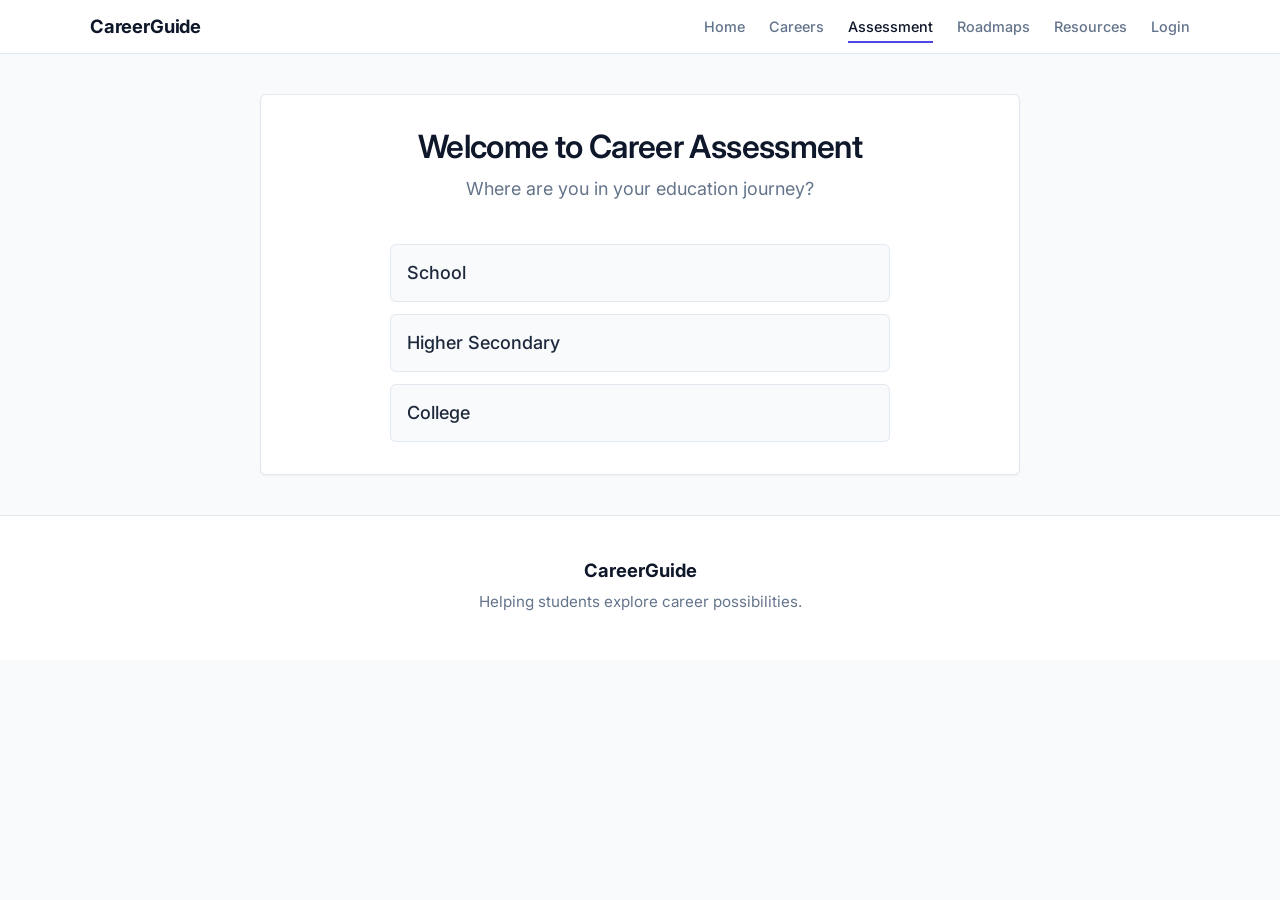
==== commit 3583c5ae: "Final" ====
--- a/assessment.html
+++ b/assessment.html
@@ -140,7 +140,6 @@
         <div class="container">
             <a href="index.html" class="footer-logo">CareerGuide</a>
             <p>Helping students explore career possibilities.</p>
-            <p class="footer-copy" style="margin-top: 1rem;">© 2026 CareerGuide. Designed for educational purposes.</p>
         </div>
     </footer>
 
--- a/css/style.css
+++ b/css/style.css
@@ -1,4 +1,3 @@
-/* css/style.css */
 :root {
     --primary: #0f172a;
     --text-main: #1e293b;
@@ -140,24 +139,6 @@
 .footer-links a:hover { color: var(--accent); }
 .footer-copy { color: var(--text-muted); font-size: 0.8rem; }
 
-/* Scroll Animation Utilities */
-.animate-on-scroll {
-    opacity: 1;
-    transform: none;
-    transition: none;
-}
-.animate-on-scroll.is-visible {
-    opacity: 1;
-    transform: none;
-}
-
-/* Assessment Specific Animations */
-.progress-bar-fill { transition: none; }
-.match-bar-fill { transition: none; }
-.option-label { transition: none; }
-#question-container { transition: none; }
-#matches-container { transition: none; }
-
 /* Responsive Adjustments */
 @media (max-width: 768px) {
     .nav-links {
@@ -185,8 +166,4 @@
         transition-duration: 0.01ms !important;
         scroll-behavior: auto !important;
     }
-    body { opacity: 1; animation: none; }
-    .animate-on-scroll { opacity: 1; transform: none; transition: none; }
-    .nav-links a::after { display: none; }
-    .card:hover { transform: none; }
 }
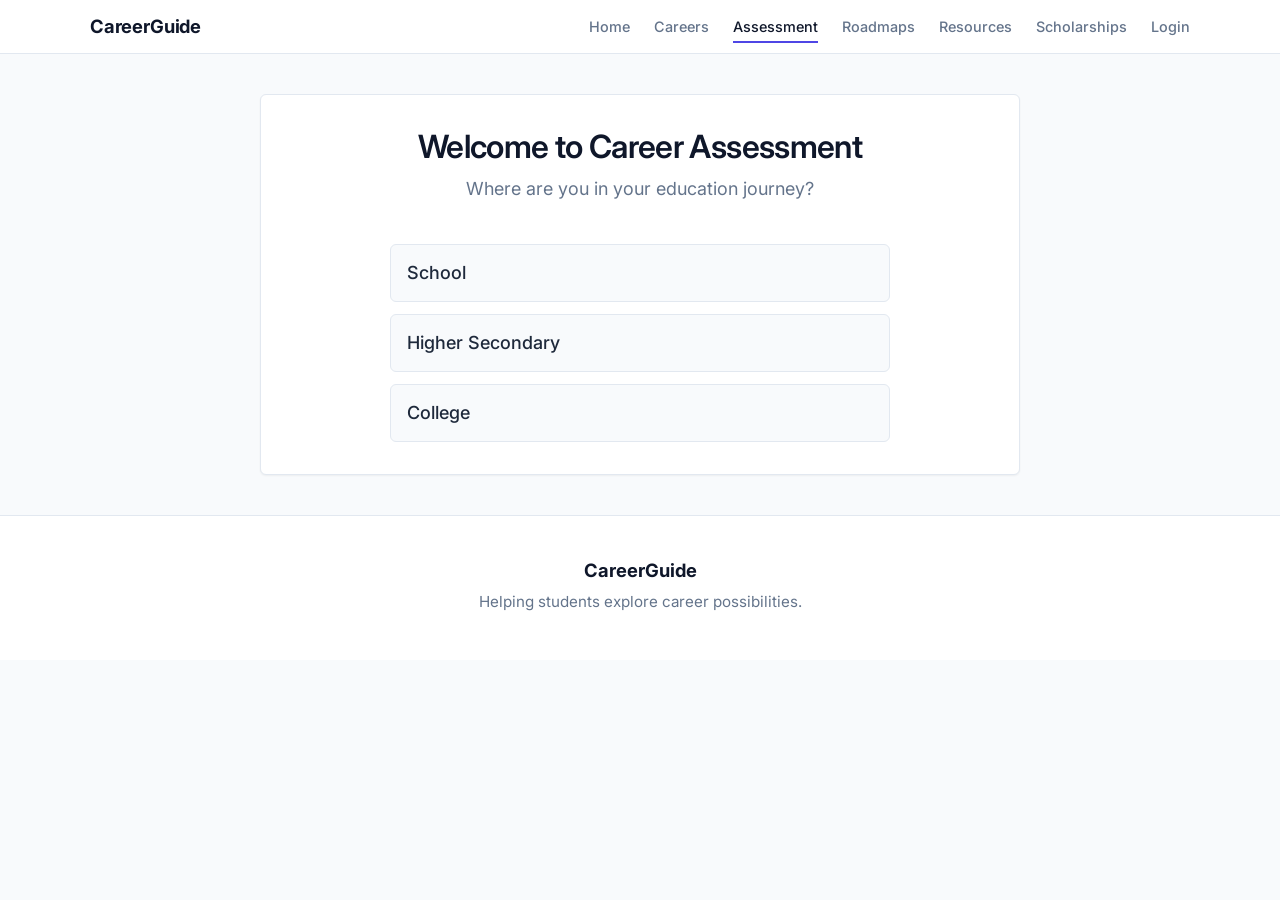
==== commit a0bc838d: "final" ====
--- a/assessment.html
+++ b/assessment.html
@@ -50,6 +50,7 @@
                 <a href="assessment.html" class="active">Assessment</a>
                 <a href="roadmaps.html">Roadmaps</a>
                 <a href="resources.html">Resources</a>
+                <a href="scholarships.html">Scholarships</a>
                 <a href="login.html">Login</a>
             </div>
             <button class="mobile-menu-btn" aria-label="Toggle Menu">
--- a/css/style.css
+++ b/css/style.css
@@ -27,6 +27,10 @@
 }
 
 a { text-decoration: none; color: inherit; }
+a:focus-visible, button:focus-visible, input:focus-visible, select:focus-visible {
+    outline: 2px solid var(--accent);
+    outline-offset: 2px;
+}
 ul { list-style: none; }
 img { max-width: 100%; height: auto; display: block; }
 
@@ -140,6 +144,12 @@
 .footer-copy { color: var(--text-muted); font-size: 0.8rem; }
 
 /* Responsive Adjustments */
+@media (min-width: 769px) and (max-width: 1024px) {
+    .nav-links { gap: 1rem; }
+    .nav-links a { font-size: 0.85rem; }
+    .nav-cta { padding: 0.4rem 0.8rem; font-size: 0.8rem; }
+}
+
 @media (max-width: 768px) {
     .nav-links {
         display: none; flex-direction: column; position: absolute;
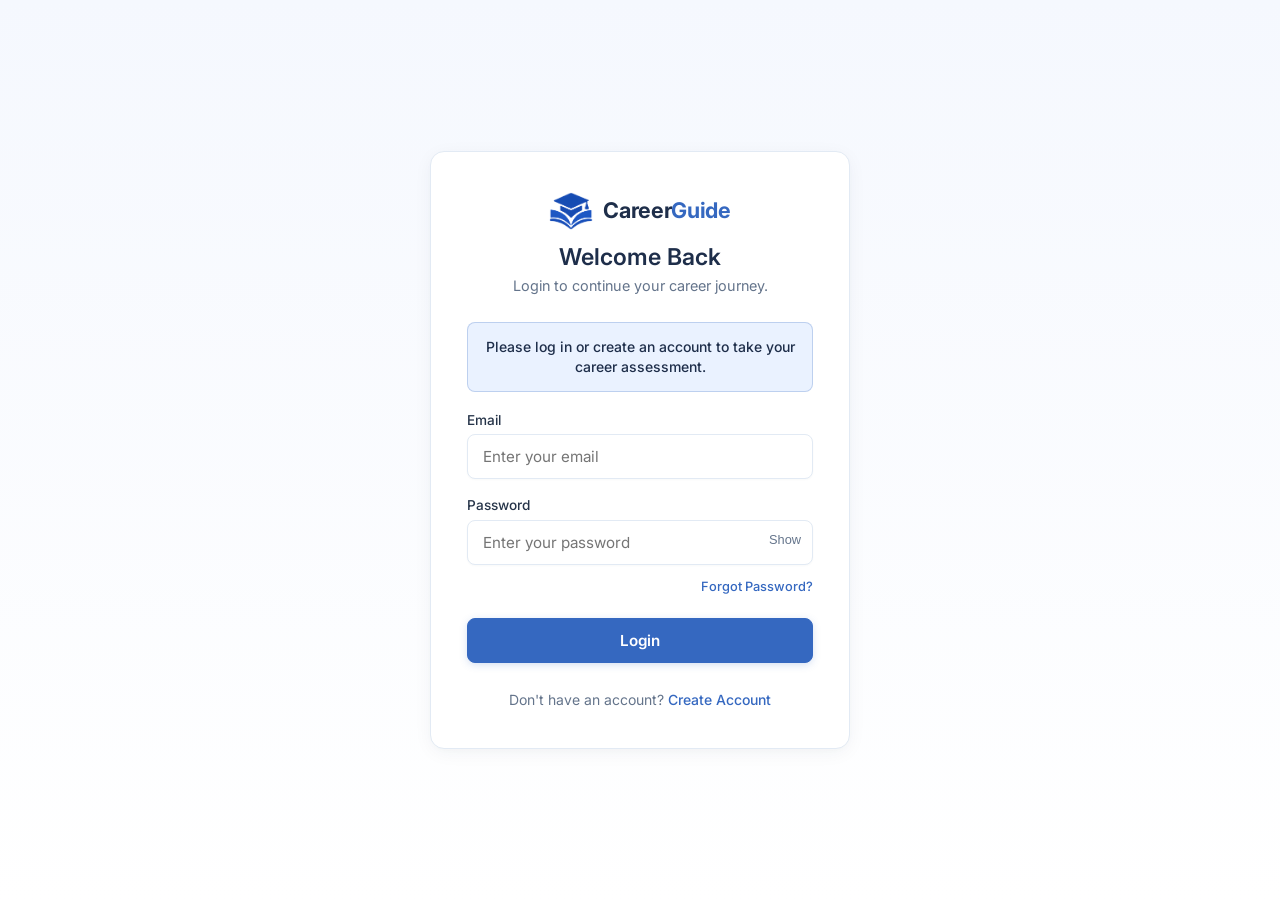
==== commit 1aa8083c: "Polished Theme" ====
--- a/assessment.html
+++ b/assessment.html
@@ -4,46 +4,118 @@
     <meta charset="UTF-8">
     <meta name="viewport" content="width=device-width, initial-scale=1.0">
     <title>Career Assessment | CareerGuide</title>
+    <link rel="icon" type="image/svg+xml" href="images/favicon.svg">
+    <script>
+        (function() {
+            var isLoggedIn = localStorage.getItem('careerGuideLoggedIn') === 'true';
+            if (!isLoggedIn) {
+                window.location.replace('login.html?redirect=assessment.html');
+            }
+        })();
+    </script>
     <link href="https://fonts.googleapis.com/css2?family=Inter:wght@400;500;600;700&display=swap" rel="stylesheet">
     <link rel="stylesheet" href="css/style.css">
     <style>
-        .assessment-container { max-width: 760px; margin: 2.5rem auto; padding: 2rem; background: var(--bg-white); border-radius: var(--radius); border: 1px solid var(--border); box-shadow: var(--shadow-sm); }
-        .progress-container { margin-bottom: 1.5rem; }
-        .progress-text { font-size: 0.85rem; color: var(--text-muted); margin-bottom: 0.4rem; font-weight: 500; }
-        .progress-bar-bg { width: 100%; height: 6px; background: var(--border); border-radius: 4px; overflow: hidden; }
-        .progress-bar-fill { height: 100%; background: var(--accent); }
-        
-        .question-title { font-size: 1.35rem; margin-bottom: 1.25rem; color: var(--primary); }
+        body {
+            background: linear-gradient(180deg, #F5F8FE 0%, #FFFFFF 100%);
+            min-height: 100vh;
+        }
+        .assessment-container { 
+            max-width: 760px; 
+            margin: 2.5rem auto; 
+            padding: 2.5rem 2.25rem; 
+            background: var(--bg-white); 
+            border-radius: var(--radius-lg); 
+            border: 1px solid var(--border); 
+            box-shadow: var(--shadow-sm); 
+        }
+        .progress-container { margin-bottom: 1.75rem; }
+        .progress-text { font-size: 0.85rem; color: var(--text-muted); margin-bottom: 0.5rem; font-weight: 500; }
+        .progress-bar-bg { width: 100%; height: 8px; background: var(--border); border-radius: 4px; overflow: hidden; }
+        .progress-bar-fill { height: 100%; background: var(--accent); border-radius: 4px; }
+        
+        .question-title { font-size: 1.35rem; margin-bottom: 1.35rem; color: var(--primary); font-weight: 600; }
         .options-grid { display: grid; gap: 0.75rem; margin-bottom: 1.5rem; }
         .option-label { 
-            display: flex; align-items: center; padding: 0.85rem 1rem; border: 1px solid var(--border); 
-            border-radius: var(--radius); cursor: pointer; background: var(--bg-light); font-size: 0.95rem;
-        }
-        .option-label:hover { border-color: var(--border-hover); background: white; }
+            display: flex; align-items: center; padding: 0.95rem 1.25rem; border: 1px solid var(--border); 
+            border-radius: var(--radius); cursor: pointer; background: var(--bg-white); font-size: 0.95rem;
+            color: var(--text-main); box-shadow: var(--shadow-xs);
+            transition: border-color var(--transition-fast), background-color var(--transition-fast), color var(--transition-fast);
+        }
+        .option-label:hover { border-color: var(--border-accent); background: #FAFBFD; }
         .option-input { margin-right: 0.85rem; accent-color: var(--accent); width: 1.15rem; height: 1.15rem; }
-        .option-label.selected { border-color: var(--accent); background: #f5f3ff; color: var(--primary); font-weight: 500; }
-        
-        .assessment-footer { display: flex; justify-content: space-between; margin-top: 1.5rem; padding-top: 1.25rem; border-top: 1px solid var(--border); }
-        .btn-disabled { opacity: 0.5; cursor: not-allowed; pointer-events: none; }
+        .option-label.selected { 
+            border-color: var(--accent); 
+            background: var(--bg-subtle); 
+            color: var(--accent); 
+            font-weight: 600; 
+            box-shadow: 0 0 0 1px var(--accent);
+        }
+        
+        .stage-card {
+            border: 1px solid var(--border);
+            padding: 1.15rem 1.35rem;
+            border-radius: var(--radius);
+            cursor: pointer;
+            background: var(--bg-white);
+            box-shadow: var(--shadow-xs);
+            transition: border-color var(--transition-fast), background-color var(--transition-fast), transform var(--transition-fast);
+        }
+        .stage-card:hover {
+            border-color: var(--accent);
+            background: var(--bg-subtle);
+            box-shadow: var(--shadow-sm);
+            transform: translateY(-1px);
+        }
+        
+        .assessment-footer { display: flex; justify-content: space-between; margin-top: 1.75rem; padding-top: 1.25rem; border-top: 1px solid var(--border); }
+        .btn-disabled { opacity: 0.45; cursor: not-allowed; pointer-events: none; }
         
         /* Results View */
         .results-header { text-align: center; margin-bottom: 2rem; }
-        .results-header h1 { font-size: 2rem; margin-bottom: 0.4rem; }
-        .results-header p { font-size: 1rem; }
-        .match-card { display: flex; flex-direction: column; padding: 1.35rem; border: 1px solid var(--border); border-radius: var(--radius); margin-bottom: 1.25rem; background: var(--bg-white); }
+        .results-header h1 { font-size: 2.25rem; margin-bottom: 0.4rem; color: var(--primary); }
+        .results-header p { font-size: 1.05rem; color: var(--text-muted); }
+        .match-card { 
+            display: flex; flex-direction: column; padding: 1.75rem; 
+            border: 1px solid var(--border); border-radius: var(--radius); 
+            margin-bottom: 1.25rem; background: var(--bg-white); 
+            box-shadow: var(--shadow-sm);
+            transition: border-color var(--transition-fast), box-shadow var(--transition-fast), transform var(--transition-fast);
+        }
+        .match-card:hover {
+            border-color: var(--border-accent);
+            box-shadow: var(--shadow-hover);
+            transform: translateY(-1px);
+        }
         .match-header { display: flex; justify-content: space-between; align-items: flex-end; margin-bottom: 0.75rem; }
-        .match-title { font-size: 1.2rem; font-weight: 600; color: var(--primary); }
+        .match-title { font-size: 1.25rem; font-weight: 600; color: var(--primary); }
         .match-score { font-size: 1.25rem; font-weight: 700; color: var(--accent); }
-        .match-bar-bg { width: 100%; height: 6px; background: var(--border); border-radius: 4px; margin-bottom: 0.75rem; overflow: hidden; }
+        .match-bar-bg { width: 100%; height: 8px; background: var(--border); border-radius: 4px; margin-bottom: 0.75rem; overflow: hidden; }
         .match-bar-fill { height: 100%; background: var(--accent); border-radius: 4px; }
         
-        .disclaimer { text-align: center; padding: 1.25rem; background: var(--bg-light); border: 1px solid var(--border); border-radius: var(--radius); margin-top: 2rem; font-size: 0.85rem; color: var(--text-muted); }
+        .profile-row { display: flex; justify-content: space-between; margin-bottom: 0.75rem; padding-bottom: 0.75rem; border-bottom: 1px solid var(--border); }
+        .profile-row:last-child { border-bottom: none; margin-bottom: 0; padding-bottom: 0; }
+        .profile-label { font-weight: 500; color: var(--text-muted); font-size: 0.875rem; }
+        .profile-value { font-weight: 600; color: var(--primary); text-align: right; max-width: 60%; font-size: 0.95rem; }
+        @media (max-width: 600px) {
+            .profile-row { flex-direction: column; gap: 0.25rem; }
+            .profile-value { text-align: left; max-width: 100%; }
+        }
+
+        .disclaimer { 
+            text-align: center; padding: 1.25rem; background: var(--bg-alt); 
+            border: 1px solid var(--border); border-radius: var(--radius); 
+            margin-top: 2rem; font-size: 0.85rem; color: var(--text-muted); 
+        }
     </style>
 </head>
 <body>
     <nav class="navbar">
         <div class="nav-container">
-            <a href="index.html" class="logo">CareerGuide</a>
+            <a href="index.html" class="logo">
+                <img src="images/logo-icon.png" alt="CareerGuide" width="35" height="30" class="logo-icon">
+                <span class="logo-text">Career<span class="logo-accent">Guide</span></span>
+            </a>
             <div class="nav-links">
                 <a href="index.html">Home</a>
                 <a href="careers.html">Careers</a>
@@ -63,17 +135,17 @@
         <!-- Stage Selection View -->
         <div id="stage-view" class="assessment-container" style="text-align: center;">
             <h1 style="font-size: 2rem; margin-bottom: 0.5rem; color: var(--primary);">Welcome to Career Assessment</h1>
-            <p style="font-size: 1.125rem; color: var(--text-muted); margin-bottom: 2.5rem;">Where are you in your education journey?</p>
+            <p style="font-size: 1.05rem; color: var(--text-muted); margin-bottom: 2.25rem;">Where are you in your education journey?</p>
             
             <div class="options-grid" style="text-align: left; max-width: 500px; margin: 0 auto;">
                 <div class="option-label stage-card" data-stage="school">
-                    <span style="font-size: 1.125rem; font-weight: 500;">School</span>
+                    <span style="font-size: 1.05rem; font-weight: 500;">School</span>
                 </div>
                 <div class="option-label stage-card" data-stage="higher_secondary">
-                    <span style="font-size: 1.125rem; font-weight: 500;">Higher Secondary</span>
+                    <span style="font-size: 1.05rem; font-weight: 500;">Higher Secondary</span>
                 </div>
                 <div class="option-label stage-card" data-stage="college">
-                    <span style="font-size: 1.125rem; font-weight: 500;">College</span>
+                    <span style="font-size: 1.05rem; font-weight: 500;">College</span>
                 </div>
             </div>
         </div>
@@ -103,24 +175,13 @@
         <!-- Results View -->
         <div id="results-view" class="assessment-container" style="display: none; box-shadow: none; border: none; background: transparent; padding: 0;">
             <div class="results-header">
-                <h1 style="font-size: 2.5rem; margin-bottom: 0.5rem;">Your Career Path Suggestions</h1>
-                <p style="font-size: 1.125rem;">Based on your responses, these career paths may be worth exploring.</p>
+                <h1>Your Career Path Suggestions</h1>
+                <p>Based on your responses, these career paths may be worth exploring.</p>
             </div>
             
-            <div id="profile-summary" style="display: none; background: var(--bg-light); border-radius: var(--radius); padding: 1.5rem; margin-bottom: 2rem; border: 1px solid var(--border);">
+            <div id="profile-summary" style="display: none; background: var(--bg-alt); border-radius: var(--radius-lg); padding: 1.75rem; margin-bottom: 2rem; border: 1px solid var(--border); box-shadow: var(--shadow-sm);">
                 <!-- Profile injected by JS -->
             </div>
-            
-            <style>
-                .profile-row { display: flex; justify-content: space-between; margin-bottom: 0.75rem; padding-bottom: 0.75rem; border-bottom: 1px solid var(--border); }
-                .profile-row:last-child { border-bottom: none; margin-bottom: 0; padding-bottom: 0; }
-                .profile-label { font-weight: 500; color: var(--text-muted); font-size: 0.875rem; }
-                .profile-value { font-weight: 600; color: var(--primary); text-align: right; max-width: 60%; font-size: 0.95rem; }
-                @media (max-width: 600px) {
-                    .profile-row { flex-direction: column; gap: 0.25rem; }
-                    .profile-value { text-align: left; max-width: 100%; }
-                }
-            </style>
             
             <div id="matches-container">
                 <!-- Matches injected by JS -->
@@ -130,7 +191,7 @@
                 <strong>Remember:</strong> This assessment is a starting point for exploration, not a definitive career decision. Your interests and skills can adapt to many different paths over time.
             </div>
 
-            <div style="text-align: center; margin-top: 2rem; display: flex; gap: 1rem; justify-content: center;">
+            <div style="text-align: center; margin-top: 2rem; display: flex; gap: 1rem; justify-content: center; flex-wrap: wrap;">
                 <a href="careers.html" class="btn btn-primary">Explore All Careers</a>
                 <button id="retake-btn" class="btn btn-secondary">Retake Assessment</button>
             </div>
@@ -139,7 +200,10 @@
 
     <footer>
         <div class="container">
-            <a href="index.html" class="footer-logo">CareerGuide</a>
+            <a href="index.html" class="footer-logo">
+                <img src="images/logo-icon.png" alt="" width="26" height="22" class="logo-icon">
+                <span>Career<span class="logo-accent">Guide</span></span>
+            </a>
             <p>Helping students explore career possibilities.</p>
         </div>
     </footer>
--- a/css/style.css
+++ b/css/style.css
@@ -1,16 +1,46 @@
 :root {
-    --primary: #0f172a;
-    --text-main: #1e293b;
-    --text-muted: #64748b;
-    --accent: #4f46e5;
-    --accent-hover: #4338ca;
-    --bg-light: #f8fafc;
-    --bg-white: #ffffff;
-    --border: #e2e8f0;
-    --border-hover: #cbd5e1;
-    --shadow-sm: 0 1px 2px 0 rgb(0 0 0 / 0.05);
-    --radius: 6px;
-    --transition: none;
+    /* Exact Color Tokens */
+    --primary: #1e2e4a;          /* Rich navy heading color */
+    --accent: #3568C0;           /* Primary blue */
+    --accent-hover: #2855A5;     /* Hover blue */
+    --text-main: #263449;        /* Main text */
+    --text-muted: #64748B;       /* Secondary text */
+    --bg-white: #FFFFFF;         /* Main background */
+    --bg-alt: #F5F8FE;           /* Alternate background */
+    --bg-light: #F5F8FE;         /* Soft light background */
+    --bg-subtle: #EAF2FF;        /* Pale blue highlight */
+    --border: #E2EAF4;           /* Light border */
+    --border-soft: #E2EAF4;      /* Consistent light border */
+    --border-hover: #cbd8e6;
+    --border-accent: rgba(53, 104, 192, 0.35);
+    
+    /* Subtle & Selective Gradients */
+    --bg-gradient-page: linear-gradient(180deg, #F5F8FE 0%, #FFFFFF 100%);
+    --bg-gradient-hero: linear-gradient(180deg, #F5F8FE 0%, #FFFFFF 100%);
+    --bg-gradient-alt: #F5F8FE;
+    --bg-gradient-card: linear-gradient(180deg, #FFFFFF 0%, #FAFBFD 100%);
+    --bg-gradient-subtle: linear-gradient(135deg, #EAF2FF 0%, #F5F8FE 100%);
+    --bg-gradient-cta: linear-gradient(135deg, #EAF2FF 0%, #F5F8FE 100%);
+    
+    /* Feedback */
+    --success: #15803d;
+    --error: #dc2626;
+    
+    /* Shadows - Layered & Subtle */
+    --shadow-xs: 0 1px 2px 0 rgba(38, 52, 73, 0.03);
+    --shadow-sm: 0 2px 8px -2px rgba(38, 52, 73, 0.04), 0 1px 2px 0 rgba(38, 52, 73, 0.02);
+    --shadow-md: 0 4px 16px -2px rgba(38, 52, 73, 0.06), 0 2px 6px -1px rgba(38, 52, 73, 0.02);
+    --shadow-hover: 0 6px 18px -3px rgba(53, 104, 192, 0.10), 0 2px 6px -1px rgba(38, 52, 73, 0.03);
+    
+    /* Rounded Corners - Moderate & Consistent */
+    --radius-sm: 6px;
+    --radius: 10px;
+    --radius-lg: 14px;
+    --radius-pill: 9999px;
+    
+    /* Transitions - Subtle & Smooth */
+    --transition-fast: 0.15s ease-out;
+    --transition-base: 0.2s ease-out;
 }
 
 html {
@@ -19,9 +49,9 @@
 
 * { margin: 0; padding: 0; box-sizing: border-box; }
 body {
-    font-family: 'Inter', sans-serif;
+    font-family: 'Inter', -apple-system, BlinkMacSystemFont, "Segoe UI", Roboto, sans-serif;
     color: var(--text-main);
-    background-color: var(--bg-light);
+    background-color: var(--bg-white);
     line-height: 1.6;
     opacity: 1;
 }
@@ -36,136 +66,329 @@
 
 /* Typography */
 h1, h2, h3, h4, h5, h6 { color: var(--primary); font-weight: 600; line-height: 1.25; }
-h1 { font-size: 2.15rem; letter-spacing: -0.02em; }
-h2 { font-size: 1.65rem; margin-bottom: 0.75rem; }
+h1 { font-size: 2.25rem; letter-spacing: -0.02em; }
+h2 { font-size: 1.65rem; margin-bottom: 0.75rem; letter-spacing: -0.01em; }
 h3 { font-size: 1.15rem; margin-bottom: 0.35rem; }
 p { color: var(--text-muted); margin-bottom: 0.85rem; font-size: 0.95rem; }
 
 /* Buttons */
 .btn {
     display: inline-flex; align-items: center; justify-content: center;
-    padding: 0.6rem 1.25rem; border-radius: var(--radius);
+    padding: 0.65rem 1.35rem; border-radius: var(--radius);
     font-weight: 500; font-size: 0.95rem; font-family: inherit;
     cursor: pointer; border: 1px solid transparent; line-height: 1.4;
-}
-.btn-primary { background: var(--accent); color: white; }
-.btn-primary:hover { background: var(--accent-hover); }
-.btn-secondary { background: white; color: var(--text-main); border: 1px solid var(--border); }
-.btn-secondary:hover { border-color: var(--border-hover); background: var(--bg-light); }
-.nav-cta { padding: 0.45rem 1rem; font-size: 0.85rem; }
+    box-shadow: var(--shadow-xs);
+    transition: background-color var(--transition-fast), border-color var(--transition-fast), color var(--transition-fast), box-shadow var(--transition-fast), transform var(--transition-fast);
+}
+.btn-primary { 
+    background: var(--accent); 
+    color: #ffffff; 
+    border-color: var(--accent);
+}
+.btn-primary:hover { 
+    background: var(--accent-hover); 
+    border-color: var(--accent-hover);
+    box-shadow: 0 4px 12px -2px rgba(53, 104, 192, 0.25);
+    transform: translateY(-1px);
+}
+.btn-secondary { 
+    background: #ffffff; 
+    color: var(--accent); 
+    border: 1px solid var(--border); 
+}
+.btn-secondary:hover { 
+    border-color: var(--accent); 
+    background: var(--bg-subtle); 
+    color: var(--accent-hover); 
+    box-shadow: 0 2px 8px -1px rgba(53, 104, 192, 0.12);
+    transform: translateY(-1px);
+}
+.nav-cta { padding: 0.45rem 1.1rem; font-size: 0.85rem; border-radius: var(--radius-sm); }
 
 /* Layout & Containers */
 .container { max-width: 1140px; margin: 0 auto; padding: 0 1.25rem; }
-section { padding: 3.5rem 0; }
-.section-header { text-align: center; margin-bottom: 2rem; max-width: 580px; margin-inline: auto; }
+section { padding: 4.25rem 0; }
+.section-alt {
+    background: var(--bg-alt);
+    border-top: 1px solid var(--border);
+    border-bottom: 1px solid var(--border);
+    position: relative;
+}
+.section-header { text-align: center; margin-bottom: 2.5rem; max-width: 580px; margin-inline: auto; }
 .section-header h2 { margin-bottom: 0.5rem; }
 .section-header p { font-size: 0.95rem; margin-bottom: 0; }
 
+/* Page Header for inner pages */
+.page-header {
+    padding: 3rem 0 2.25rem;
+    text-align: center;
+    background: var(--bg-gradient-page);
+    border-bottom: 1px solid var(--border);
+}
+.page-header h1 { font-size: 2.1rem; margin-bottom: 0.4rem; color: var(--primary); }
+.page-header p { font-size: 1.05rem; color: var(--text-muted); margin-bottom: 0; }
+
 /* Navbar */
 .navbar {
-    background: var(--bg-white); border-bottom: 1px solid var(--border);
-    position: sticky; top: 0; z-index: 100; padding: 0.75rem 0;
+    background: #ffffff; 
+    border-bottom: 1px solid var(--border);
+    position: sticky; top: 0; z-index: 100; padding: 0.85rem 0;
+    box-shadow: 0 1px 3px 0 rgba(38, 52, 73, 0.03);
 }
 .nav-container {
     display: flex; justify-content: space-between; align-items: center;
     max-width: 1140px; margin: 0 auto; padding: 0 1.25rem;
 }
-.logo { font-size: 1.15rem; font-weight: 700; color: var(--primary); letter-spacing: -0.01em; }
+.logo { 
+    display: inline-flex;
+    align-items: center;
+    gap: 0.6rem;
+    font-size: 1.18rem; 
+    font-weight: 700; 
+    color: var(--primary); 
+    letter-spacing: -0.015em; 
+    text-decoration: none;
+    line-height: 1;
+}
 .logo:hover { color: var(--accent); }
-.nav-links { display: flex; gap: 1.5rem; align-items: center; }
-.nav-links a { position: relative; color: var(--text-muted); font-weight: 500; font-size: 0.9rem; padding: 0.2rem 0; }
-.nav-links a:hover, .nav-links a.active { color: var(--primary); }
-.nav-links a::after {
-    content: ''; position: absolute; width: 100%; height: 2px; bottom: -2px; left: 0;
-    background-color: var(--accent); display: none;
-}
-.nav-links a:hover::after, .nav-links a.active::after {
+.logo-icon {
+    height: 30px;
+    width: auto;
+    max-width: 38px;
+    flex-shrink: 0;
     display: block;
+    object-fit: contain;
+}
+.logo-text {
+    display: inline-flex;
+    align-items: center;
+}
+.logo-accent {
+    color: var(--accent);
+}
+.nav-links { display: flex; gap: 0.4rem; align-items: center; }
+.nav-links a { 
+    position: relative; 
+    color: var(--text-muted); 
+    font-weight: 500; 
+    font-size: 0.9rem; 
+    padding: 0.35rem 0.75rem; 
+    border-radius: var(--radius-sm);
+    transition: color var(--transition-fast), background-color var(--transition-fast);
+}
+.nav-links a:hover { 
+    color: var(--accent); 
+    background: var(--bg-subtle); 
+}
+.nav-links a.active { 
+    color: var(--accent); 
+    background: var(--bg-subtle); 
+    font-weight: 600; 
 }
 .mobile-menu-btn { display: none; background: none; border: none; cursor: pointer; color: var(--primary); padding: 0.4rem; }
 
 /* Hero Section */
-.hero { text-align: center; padding: 3.5rem 0 2.5rem; background: var(--bg-white); border-bottom: 1px solid var(--border); }
-.hero h1 { margin-bottom: 1rem; max-width: 720px; margin-inline: auto; }
-.hero p { font-size: 1.05rem; max-width: 580px; margin-inline: auto; margin-bottom: 1.75rem; }
-.hero-btns { display: flex; gap: 0.75rem; justify-content: center; }
+.hero { 
+    padding: 4.5rem 0 3.75rem; 
+    background: var(--bg-gradient-hero); 
+    border-bottom: 1px solid var(--border); 
+    position: relative;
+}
+.hero-container {
+    display: flex;
+    align-items: center;
+    justify-content: space-between;
+    gap: 3rem;
+}
+.hero-content {
+    flex: 1;
+    max-width: 580px;
+}
+.hero-visual {
+    flex: 0 0 460px;
+    max-width: 460px;
+    display: flex;
+    align-items: center;
+    justify-content: center;
+}
+.hero-img {
+    width: 100%;
+    height: auto;
+    display: block;
+    border-radius: var(--radius);
+    filter: drop-shadow(0 6px 16px rgba(53, 104, 192, 0.08));
+}
+.hero h1 { margin-bottom: 1rem; }
+.hero p { font-size: 1.05rem; margin-bottom: 1.75rem; color: var(--text-muted); max-width: 520px; line-height: 1.6; }
+.hero-btns { display: flex; gap: 0.75rem; }
 
 /* Grid System */
-.grid { display: grid; gap: 1.5rem; }
+.grid { display: grid; gap: 1.6rem; }
 .grid-2 { grid-template-columns: repeat(2, 1fr); }
 .grid-3 { grid-template-columns: repeat(3, 1fr); }
 .grid-4 { grid-template-columns: repeat(4, 1fr); }
 
 /* Generic Cards */
 .card {
-    background: var(--bg-white); padding: 1.35rem; border-radius: var(--radius);
+    background: var(--bg-white); 
+    padding: 1.65rem; 
+    border-radius: var(--radius);
     border: 1px solid var(--border);
-    display: flex; flex-direction: column;
+    box-shadow: var(--shadow-sm);
+    display: flex; 
+    flex-direction: column;
+    transition: border-color var(--transition-fast), box-shadow var(--transition-fast), transform var(--transition-fast);
 }
 .card:hover { 
-    border-color: var(--border-hover);
-    box-shadow: var(--shadow-sm);
+    border-color: var(--border-accent);
+    box-shadow: var(--shadow-hover);
+    transform: translateY(-2px);
 }
 .card-icon { 
-    width: 38px; height: 38px; background: var(--bg-light); border: 1px solid var(--border);
-    border-radius: var(--radius); display: flex; align-items: center; justify-content: center; 
-    margin-bottom: 0.75rem; color: var(--accent); 
-}
-.card-icon svg { width: 20px; height: 20px; }
-.card-title { margin-bottom: 0.35rem; }
+    width: 44px; height: 44px; 
+    background: var(--bg-subtle); 
+    border: 1px solid rgba(53, 104, 192, 0.12);
+    border-radius: 8px; 
+    display: flex; align-items: center; justify-content: center; 
+    margin-bottom: 0.95rem; 
+    color: var(--accent); 
+}
+.card-icon svg { width: 22px; height: 22px; }
+.card-title { margin-bottom: 0.35rem; color: var(--primary); }
 .tag { 
-    display: inline-block; padding: 0.2rem 0.6rem; background: var(--bg-light); 
-    border: 1px solid var(--border); color: var(--text-muted); font-size: 0.75rem; 
-    font-weight: 500; border-radius: 4px; margin-bottom: 0.75rem; width: fit-content;
-}
-.card-link { color: var(--accent); font-weight: 500; font-size: 0.85rem; display: inline-flex; align-items: center; gap: 0.35rem; margin-top: auto; padding-top: 0.75rem; }
+    display: inline-block; 
+    padding: 0.25rem 0.65rem; 
+    background: var(--bg-subtle); 
+    border: 1px solid rgba(53, 104, 192, 0.15); 
+    color: var(--accent); 
+    font-size: 0.78rem; 
+    font-weight: 600; 
+    border-radius: var(--radius-sm); 
+    margin-bottom: 0.75rem; 
+    width: fit-content;
+}
+.card-link { 
+    color: var(--accent); 
+    font-weight: 500; 
+    font-size: 0.85rem; 
+    display: inline-flex; align-items: center; gap: 0.35rem; 
+    margin-top: auto; padding-top: 0.75rem; 
+    transition: color var(--transition-fast);
+}
 .card-link:hover { color: var(--accent-hover); text-decoration: underline; }
 
 /* Steps (How it works) */
 .steps-container { margin-top: 1.5rem; }
-.step { padding: 1.5rem; background: var(--bg-white); border: 1px solid var(--border); border-radius: var(--radius); text-align: left; }
-.step:hover { border-color: var(--border-hover); box-shadow: var(--shadow-sm); }
-.step-num { font-size: 1.4rem; font-weight: 700; color: var(--accent); margin-bottom: 0.4rem; display: block; }
-.step h3 { font-size: 1.15rem; margin-bottom: 0.35rem; }
-.step p { font-size: 0.9rem; margin-bottom: 0; }
+.step { 
+    padding: 1.85rem 1.65rem; 
+    background: var(--bg-white); 
+    border: 1px solid var(--border); 
+    border-radius: var(--radius); 
+    box-shadow: var(--shadow-sm);
+    text-align: left; 
+    transition: border-color var(--transition-fast), box-shadow var(--transition-fast), transform var(--transition-fast);
+}
+.step:hover { 
+    border-color: var(--border-accent); 
+    box-shadow: var(--shadow-hover); 
+    transform: translateY(-2px);
+}
+.step-num { 
+    font-size: 1.35rem; 
+    font-weight: 700; 
+    color: var(--accent); 
+    margin-bottom: 0.65rem; 
+    display: inline-block;
+    background: var(--bg-subtle);
+    padding: 0.25rem 0.7rem;
+    border-radius: var(--radius-sm);
+}
+.step h3 { font-size: 1.15rem; margin-bottom: 0.35rem; color: var(--primary); }
+.step p { font-size: 0.9rem; margin-bottom: 0; color: var(--text-muted); }
 
 /* CTA Section */
-.cta-section { background: var(--primary); color: white; text-align: center; border-radius: var(--radius); padding: 2.5rem 1.5rem; margin: 1.5rem 0; }
-.cta-section h2 { color: white; font-size: 1.6rem; margin-bottom: 0.5rem; }
-.cta-section p { color: #94a3b8; max-width: 500px; margin-inline: auto; margin-bottom: 1.5rem; font-size: 0.95rem; }
-.cta-section .btn { font-weight: 600; padding: 0.65rem 1.4rem; }
+.cta-section { 
+    background: var(--bg-gradient-cta); 
+    border: 1px solid var(--border);
+    box-shadow: var(--shadow-sm);
+    color: var(--text-main); 
+    text-align: center; 
+    border-radius: var(--radius-lg); 
+    padding: 3.5rem 2rem; 
+    margin: 1.5rem 0; 
+    position: relative;
+    overflow: hidden;
+}
+.cta-section h2 { color: var(--primary); font-size: 1.65rem; margin-bottom: 0.5rem; }
+.cta-section p { color: var(--text-muted); max-width: 520px; margin-inline: auto; margin-bottom: 1.75rem; font-size: 0.95rem; }
+.cta-section .btn { font-weight: 600; padding: 0.7rem 1.5rem; }
 
 /* Footer */
-footer { background: var(--bg-white); border-top: 1px solid var(--border); padding: 2.5rem 0 2rem; text-align: center; }
-.footer-logo { font-size: 1.15rem; font-weight: 700; color: var(--primary); margin-bottom: 0.25rem; display: block; }
+footer { 
+    background: var(--bg-white); 
+    border-top: 1px solid var(--border); 
+    padding: 2.75rem 0 2.25rem; 
+    text-align: center; 
+}
+.footer-logo { 
+    display: inline-flex;
+    align-items: center;
+    justify-content: center;
+    gap: 0.5rem;
+    font-size: 1.15rem; 
+    font-weight: 700; 
+    color: var(--primary); 
+    margin-bottom: 0.35rem; 
+    text-decoration: none;
+    letter-spacing: -0.015em;
+    line-height: 1;
+}
+.footer-logo:hover {
+    color: var(--accent);
+}
+.footer-logo .logo-icon {
+    height: 22px;
+    width: auto;
+    max-width: 26px;
+    flex-shrink: 0;
+    display: block;
+    object-fit: contain;
+}
 .footer-links { display: flex; justify-content: center; gap: 1.5rem; margin: 1rem 0; flex-wrap: wrap; }
-.footer-links a { color: var(--text-muted); font-size: 0.875rem; }
+.footer-links a { color: var(--text-muted); font-size: 0.875rem; transition: color var(--transition-fast); }
 .footer-links a:hover { color: var(--accent); }
 .footer-copy { color: var(--text-muted); font-size: 0.8rem; }
 
 /* Responsive Adjustments */
 @media (min-width: 769px) and (max-width: 1024px) {
-    .nav-links { gap: 1rem; }
-    .nav-links a { font-size: 0.85rem; }
+    .nav-links { gap: 0.35rem; }
+    .nav-links a { font-size: 0.85rem; padding: 0.3rem 0.5rem; }
     .nav-cta { padding: 0.4rem 0.8rem; font-size: 0.8rem; }
+    .hero-container { gap: 2rem; }
+    .hero-visual { flex: 0 0 380px; max-width: 380px; }
 }
 
 @media (max-width: 768px) {
     .nav-links {
         display: none; flex-direction: column; position: absolute;
         top: 100%; left: 0; right: 0; background: var(--bg-white);
-        padding: 1.25rem; border-bottom: 1px solid var(--border); box-shadow: var(--shadow-sm); gap: 0.85rem;
-        align-items: flex-start;
+        padding: 1.25rem; border-bottom: 1px solid var(--border); 
+        box-shadow: var(--shadow-md); gap: 0.5rem;
+        align-items: stretch;
     }
     .nav-links.active { display: flex; }
+    .nav-links a { padding: 0.55rem 0.85rem; width: 100%; }
     .nav-cta { display: none; }
     .mobile-menu-btn { display: block; }
-    .grid-2, .grid-3, .grid-4 { grid-template-columns: 1fr; }
+    .grid-2, .grid-3, .grid-4 { grid-template-columns: 1fr; gap: 1.25rem; }
     h1 { font-size: 1.85rem; }
-    .hero { padding: 2.5rem 0 2rem; }
+    .hero { padding: 3rem 0 2.5rem; }
+    .hero-container { flex-direction: column; text-align: center; gap: 2rem; }
+    .hero-content { max-width: 100%; }
+    .hero-visual { max-width: 340px; margin: 0 auto; }
     .hero-btns { flex-direction: column; width: 100%; max-width: 320px; margin: 0 auto; }
-    .section-header { margin-bottom: 1.5rem; }
-    section { padding: 2.5rem 0; }
+    .section-header { margin-bottom: 1.75rem; }
+    section { padding: 3rem 0; }
 }
 
 /* Accessibility */
